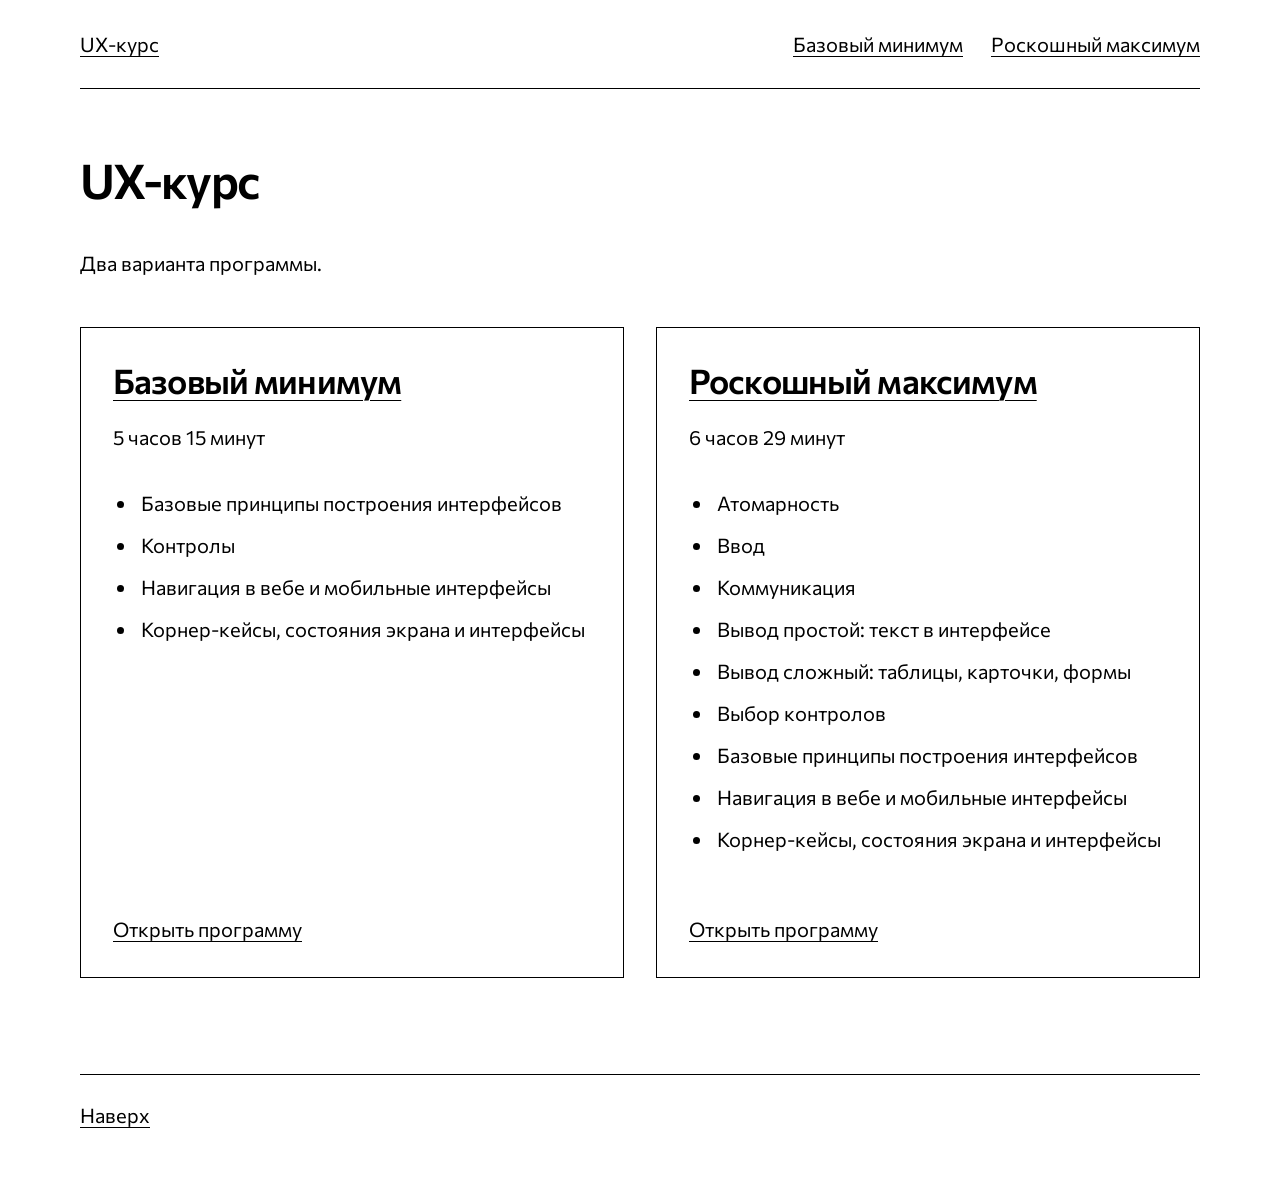
==== index.html @ d8e707a8 "Widen desktop reading column and remove duplicate forms revision note" ====
<!doctype html>
<html lang="ru"><head><meta charset="utf-8"><meta name="viewport" content="width=device-width, initial-scale=1">
<title>Программа · UX-курс</title><meta name="description" content="Программа UX-курса: Базовый минимум и Роскошный максимум. Темы, длительность и материалы лекций.">
<link rel="stylesheet" href="style.css?v=4f5a985d65e9"><meta name="theme-color" content="#ffffff"></head>
<body><a class="skip" href="#main">Перейти к материалу</a>
<header><a href="./">UX-курс</a><nav aria-label="Варианты курса"><a href="just-enough/">Базовый минимум</a><a href="royal-package/">Роскошный максимум</a></nav></header>
<main id="main" class="home"><h1>UX-курс</h1><p>Два варианта программы.</p><div class="course-list"><section class="course-card"><h2><a href="just-enough/">Базовый минимум</a></h2><p>5 часов 15 минут</p><ul><li>Базовые принципы построения интерфейсов</li><li>Контролы</li><li>Навигация в вебе и мобильные интерфейсы</li><li>Корнер-кейсы, состояния экрана и интерфейсы</li></ul><p><a href="just-enough/">Открыть программу</a></p></section><section class="course-card"><h2><a href="royal-package/">Роскошный максимум</a></h2><p>6 часов 29 минут</p><ul><li>Атомарность</li><li>Ввод</li><li>Коммуникация</li><li>Вывод простой: текст в интерфейсе</li><li>Вывод сложный: таблицы, карточки, формы</li><li>Выбор контролов</li><li>Базовые принципы построения интерфейсов</li><li>Навигация в вебе и мобильные интерфейсы</li><li>Корнер-кейсы, состояния экрана и интерфейсы</li></ul><p><a href="royal-package/">Открыть программу</a></p></section></div></main>
<footer><a href="#main">Наверх</a></footer></body></html>
---- style.css ----
@import url('https://fonts.googleapis.com/css2?family=Commissioner:wght@400;600&display=swap');

:root {
  --title: 600 3rem/1.12 'Commissioner', sans-serif;
  --block: 600 2.125rem/1.2 'Commissioner', sans-serif;
  --lecture: 600 1.5625rem/1.32 'Commissioner', sans-serif;
  --body: 400 1.25rem/1.6 'Commissioner', sans-serif;
}
* { box-sizing: border-box; }
html { scroll-padding-top: 32px; }
body { margin: 0; font: var(--body); color: #000; background: #fff; overflow-wrap: anywhere; font-kerning: normal; }
a { color: inherit; text-decoration: underline; text-underline-offset: .18em; text-decoration-thickness: 1px; text-decoration-skip-ink: auto; }
a:hover { text-decoration-thickness: 2px; }
a:focus-visible { outline: 2px solid #000; outline-offset: 5px; }
::selection { color: #fff; background: #000; }
strong, b { font-weight: 600; }
header, main, footer { width: calc(100% - 64px); max-width: 1120px; margin-inline: auto; }
header { display: flex; justify-content: space-between; align-items: baseline; gap: 24px; padding-block: 28px; margin-bottom: 64px; border-bottom: 1px solid #000; }
header nav { display: flex; flex-wrap: wrap; gap: 8px 28px; }
main { max-width: 48em; }
main.home { max-width: 1120px; }
h1, h2, h3, h4 { text-wrap: pretty; }
h1 { font: var(--title); letter-spacing: -.035em; margin: 0 0 40px; }
h2 { font: var(--block); letter-spacing: -.025em; margin: 80px 0 28px; }
h3 { font: var(--lecture); letter-spacing: -.015em; margin: 44px 0 20px; }
h4, h5, h6 { font: var(--body); font-weight: 600; margin: 36px 0 16px; }
p { margin: 20px 0; }
ul, ol { padding-left: 1.2em; margin: 20px 0 28px; }
li { padding-left: .2em; margin: 10px 0; }
li p { margin: 0; }
article > h2 { border-top: 2px solid #000; padding-top: 28px; }
article > h2:first-of-type { border: 0; padding-top: 0; margin-top: 48px; }
p, li { text-wrap: pretty; }
.original { display: table; background: #fff0a8; padding: 0 8px; margin: 16px 0 24px; }
.original strong { font-weight: 400; }
.badges { display: flex; flex-wrap: wrap; gap: 8px; margin: 16px 0 24px; }
.badge { display: inline-block; padding: 0 8px; font: var(--body); color: #000; }
.badge-original { background: #fff0a8; }
.badge-new { background: #d2f1d6; }
.badge-revision { background: #e7d9fa; }
blockquote { margin: 28px 0; padding-left: 24px; border-left: 2px solid #000; }
img { max-width: 100%; height: auto; }
pre { overflow: auto; font: var(--body); }
code { font: inherit; }
hr { border: 0; border-top: 1px solid #000; margin: 64px 0; }
footer { margin-top: 96px; padding-block: 24px 48px; border-top: 1px solid #000; }
.course-list { display: grid; grid-template-columns: 1fr 1fr; gap: 32px; margin-top: 48px; }
.course-card { border: 1px solid #000; padding: 32px; display: flex; flex-direction: column; }
.course-card h2 { font: var(--block); margin: 0 0 20px; }
.course-card > p { margin: 0 0 24px; }
.course-card ul { margin-top: 0; }
.course-card > p:last-child { margin-top: auto; margin-bottom: 0; padding-top: 20px; }
.skip { position: absolute; top: -100px; background: #fff; padding: 8px; }
.skip:focus { top: 8px; }
@media(max-width: 700px) {
  :root { --body: 400 1.25rem/1.55 'Commissioner', sans-serif; }
  header, main, footer { width: calc(100% - 40px); }
  header { display: block; margin-bottom: 44px; padding-block: 20px; }
  header nav { margin-top: 16px; gap: 8px 20px; }
  h1 { margin-bottom: 32px; }
  .course-list { grid-template-columns: 1fr; gap: 24px; margin-top: 32px; }
  .course-card { padding: 24px; }
}
@media print {
  header, footer, .skip { display: none; }
  main { width: 100%; max-width: none; }
  h1, h2, h3, h4 { break-after: avoid; }
  .course-list { display: block; }
}
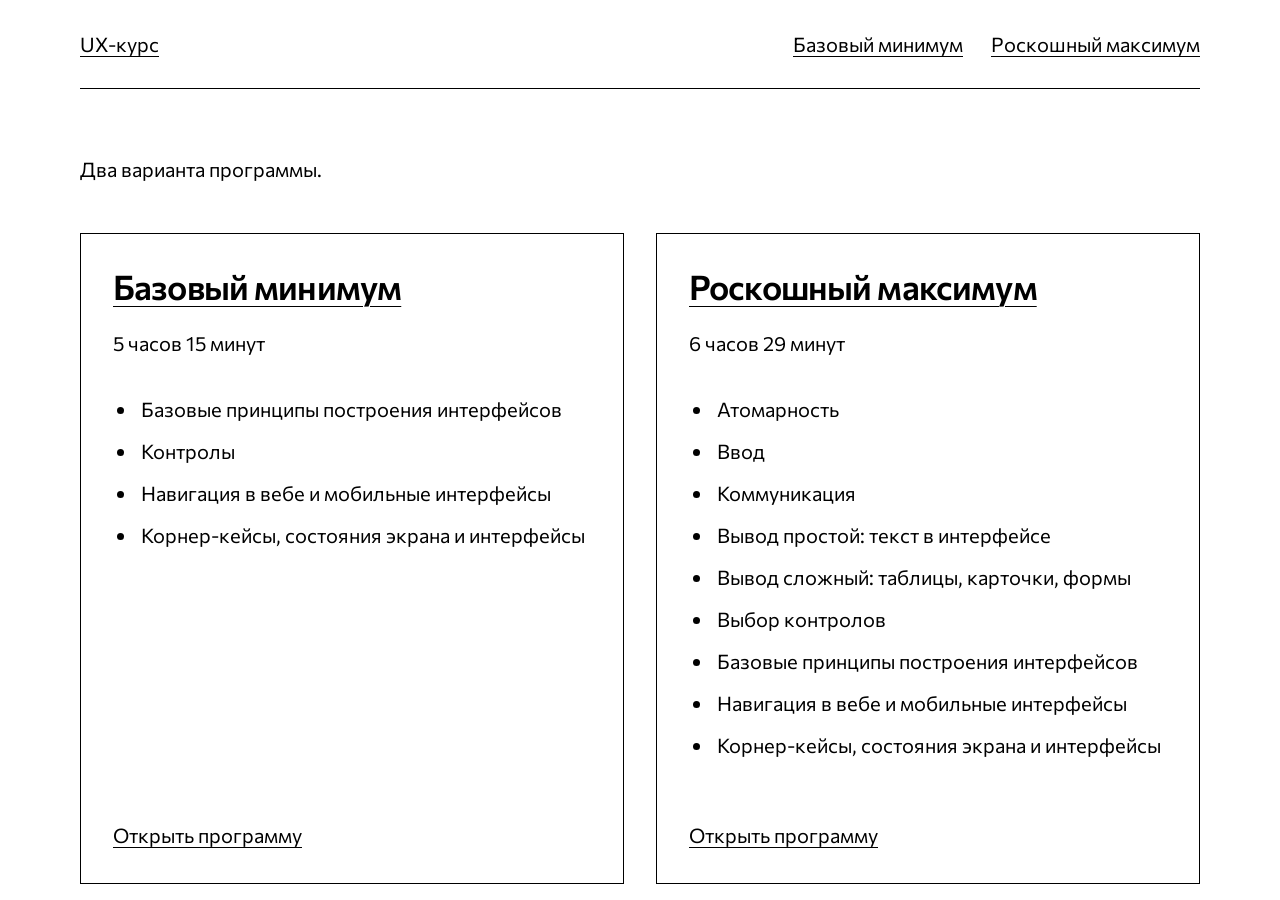
==== commit 8592aa5d: "Remove back-to-top links and home page heading" ====
--- a/index.html
+++ b/index.html
@@ -4,5 +4,5 @@
 <link rel="stylesheet" href="style.css?v=4f5a985d65e9"><meta name="theme-color" content="#ffffff"></head>
 <body><a class="skip" href="#main">Перейти к материалу</a>
 <header><a href="./">UX-курс</a><nav aria-label="Варианты курса"><a href="just-enough/">Базовый минимум</a><a href="royal-package/">Роскошный максимум</a></nav></header>
-<main id="main" class="home"><h1>UX-курс</h1><p>Два варианта программы.</p><div class="course-list"><section class="course-card"><h2><a href="just-enough/">Базовый минимум</a></h2><p>5 часов 15 минут</p><ul><li>Базовые принципы построения интерфейсов</li><li>Контролы</li><li>Навигация в вебе и мобильные интерфейсы</li><li>Корнер-кейсы, состояния экрана и интерфейсы</li></ul><p><a href="just-enough/">Открыть программу</a></p></section><section class="course-card"><h2><a href="royal-package/">Роскошный максимум</a></h2><p>6 часов 29 минут</p><ul><li>Атомарность</li><li>Ввод</li><li>Коммуникация</li><li>Вывод простой: текст в интерфейсе</li><li>Вывод сложный: таблицы, карточки, формы</li><li>Выбор контролов</li><li>Базовые принципы построения интерфейсов</li><li>Навигация в вебе и мобильные интерфейсы</li><li>Корнер-кейсы, состояния экрана и интерфейсы</li></ul><p><a href="royal-package/">Открыть программу</a></p></section></div></main>
-<footer><a href="#main">Наверх</a></footer></body></html>+<main id="main" class="home"><p>Два варианта программы.</p><div class="course-list"><section class="course-card"><h2><a href="just-enough/">Базовый минимум</a></h2><p>5 часов 15 минут</p><ul><li>Базовые принципы построения интерфейсов</li><li>Контролы</li><li>Навигация в вебе и мобильные интерфейсы</li><li>Корнер-кейсы, состояния экрана и интерфейсы</li></ul><p><a href="just-enough/">Открыть программу</a></p></section><section class="course-card"><h2><a href="royal-package/">Роскошный максимум</a></h2><p>6 часов 29 минут</p><ul><li>Атомарность</li><li>Ввод</li><li>Коммуникация</li><li>Вывод простой: текст в интерфейсе</li><li>Вывод сложный: таблицы, карточки, формы</li><li>Выбор контролов</li><li>Базовые принципы построения интерфейсов</li><li>Навигация в вебе и мобильные интерфейсы</li><li>Корнер-кейсы, состояния экрана и интерфейсы</li></ul><p><a href="royal-package/">Открыть программу</a></p></section></div></main>
+</body></html>
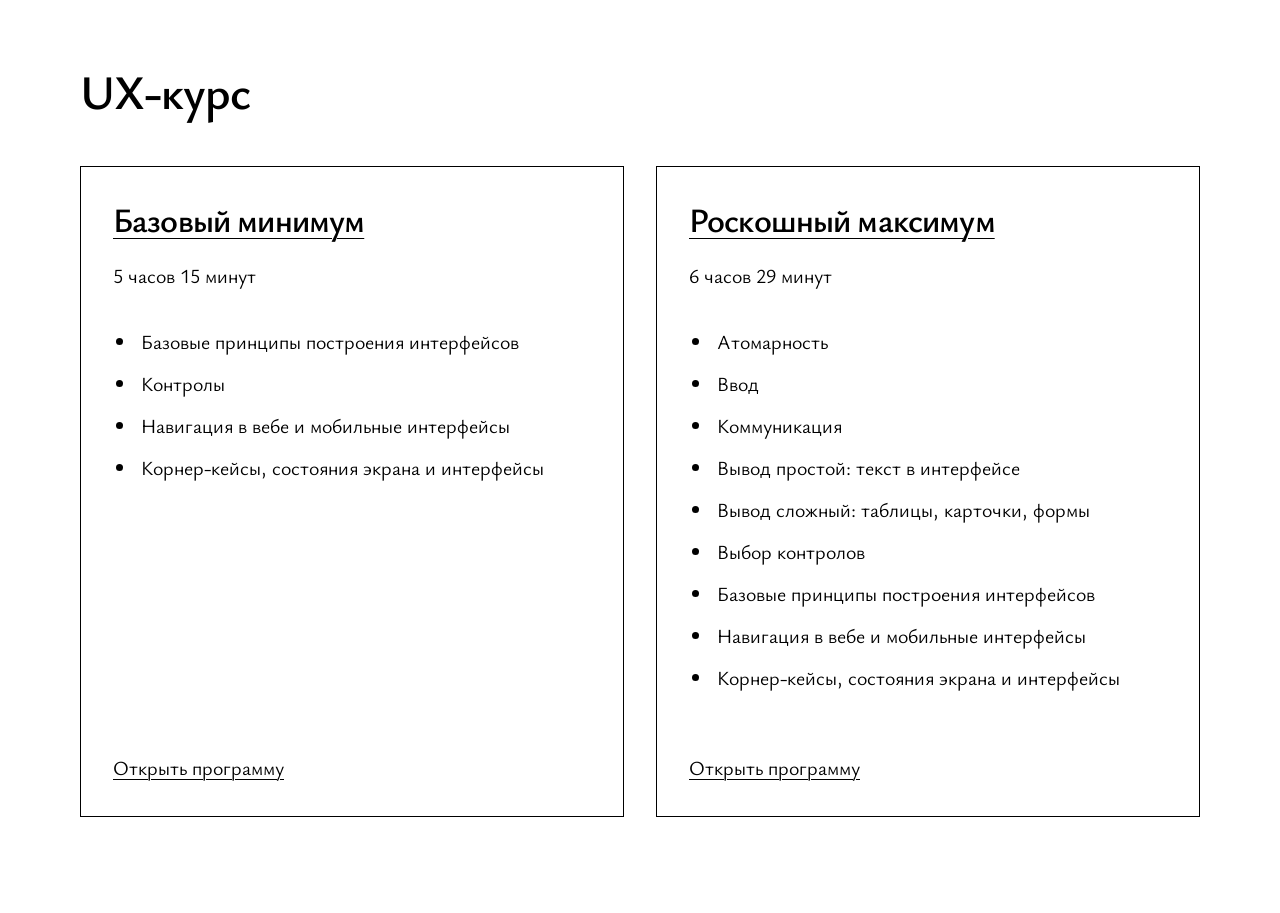
==== commit b5bcb093: "Remove home header, restore title and bottom spacing, use Ysabeau Office" ====
--- a/index.html
+++ b/index.html
@@ -1,8 +1,8 @@
 <!doctype html>
 <html lang="ru"><head><meta charset="utf-8"><meta name="viewport" content="width=device-width, initial-scale=1">
 <title>Программа · UX-курс</title><meta name="description" content="Программа UX-курса: Базовый минимум и Роскошный максимум. Темы, длительность и материалы лекций.">
-<link rel="stylesheet" href="style.css?v=4f5a985d65e9"><meta name="theme-color" content="#ffffff"></head>
+<link rel="stylesheet" href="style.css?v=9b7f2c0cea89"><meta name="theme-color" content="#ffffff"></head>
 <body><a class="skip" href="#main">Перейти к материалу</a>
-<header><a href="./">UX-курс</a><nav aria-label="Варианты курса"><a href="just-enough/">Базовый минимум</a><a href="royal-package/">Роскошный максимум</a></nav></header>
-<main id="main" class="home"><p>Два варианта программы.</p><div class="course-list"><section class="course-card"><h2><a href="just-enough/">Базовый минимум</a></h2><p>5 часов 15 минут</p><ul><li>Базовые принципы построения интерфейсов</li><li>Контролы</li><li>Навигация в вебе и мобильные интерфейсы</li><li>Корнер-кейсы, состояния экрана и интерфейсы</li></ul><p><a href="just-enough/">Открыть программу</a></p></section><section class="course-card"><h2><a href="royal-package/">Роскошный максимум</a></h2><p>6 часов 29 минут</p><ul><li>Атомарность</li><li>Ввод</li><li>Коммуникация</li><li>Вывод простой: текст в интерфейсе</li><li>Вывод сложный: таблицы, карточки, формы</li><li>Выбор контролов</li><li>Базовые принципы построения интерфейсов</li><li>Навигация в вебе и мобильные интерфейсы</li><li>Корнер-кейсы, состояния экрана и интерфейсы</li></ul><p><a href="royal-package/">Открыть программу</a></p></section></div></main>
+
+<main id="main" class="home"><h1>UX-курс</h1><div class="course-list"><section class="course-card"><h2><a href="just-enough/">Базовый минимум</a></h2><p>5 часов 15 минут</p><ul><li>Базовые принципы построения интерфейсов</li><li>Контролы</li><li>Навигация в вебе и мобильные интерфейсы</li><li>Корнер-кейсы, состояния экрана и интерфейсы</li></ul><p><a href="just-enough/">Открыть программу</a></p></section><section class="course-card"><h2><a href="royal-package/">Роскошный максимум</a></h2><p>6 часов 29 минут</p><ul><li>Атомарность</li><li>Ввод</li><li>Коммуникация</li><li>Вывод простой: текст в интерфейсе</li><li>Вывод сложный: таблицы, карточки, формы</li><li>Выбор контролов</li><li>Базовые принципы построения интерфейсов</li><li>Навигация в вебе и мобильные интерфейсы</li><li>Корнер-кейсы, состояния экрана и интерфейсы</li></ul><p><a href="royal-package/">Открыть программу</a></p></section></div></main>
 </body></html>
--- a/style.css
+++ b/style.css
@@ -1,14 +1,14 @@
-@import url('https://fonts.googleapis.com/css2?family=Commissioner:wght@400;600&display=swap');
+@import url('https://fonts.googleapis.com/css2?family=Ysabeau+Office:wght@400;600&display=swap');
 
 :root {
-  --title: 600 3rem/1.12 'Commissioner', sans-serif;
-  --block: 600 2.125rem/1.2 'Commissioner', sans-serif;
-  --lecture: 600 1.5625rem/1.32 'Commissioner', sans-serif;
-  --body: 400 1.25rem/1.6 'Commissioner', sans-serif;
+  --title: 600 3rem/1.12 'Ysabeau Office', sans-serif;
+  --block: 600 2.125rem/1.2 'Ysabeau Office', sans-serif;
+  --lecture: 600 1.5625rem/1.32 'Ysabeau Office', sans-serif;
+  --body: 400 1.25rem/1.6 'Ysabeau Office', sans-serif;
 }
 * { box-sizing: border-box; }
 html { scroll-padding-top: 32px; }
-body { margin: 0; font: var(--body); color: #000; background: #fff; overflow-wrap: anywhere; font-kerning: normal; }
+body { margin: 0; padding-bottom: 96px; font: var(--body); color: #000; background: #fff; overflow-wrap: anywhere; font-kerning: normal; }
 a { color: inherit; text-decoration: underline; text-underline-offset: .18em; text-decoration-thickness: 1px; text-decoration-skip-ink: auto; }
 a:hover { text-decoration-thickness: 2px; }
 a:focus-visible { outline: 2px solid #000; outline-offset: 5px; }
@@ -18,9 +18,9 @@
 header { display: flex; justify-content: space-between; align-items: baseline; gap: 24px; padding-block: 28px; margin-bottom: 64px; border-bottom: 1px solid #000; }
 header nav { display: flex; flex-wrap: wrap; gap: 8px 28px; }
 main { max-width: 48em; }
-main.home { max-width: 1120px; }
+main.home { max-width: 1120px; padding-top: 64px; }
 h1, h2, h3, h4 { text-wrap: pretty; }
-h1 { font: var(--title); letter-spacing: -.035em; margin: 0 0 40px; }
+h1 { font: var(--title); letter-spacing: -.02em; margin: 0 0 40px; }
 h2 { font: var(--block); letter-spacing: -.025em; margin: 80px 0 28px; }
 h3 { font: var(--lecture); letter-spacing: -.015em; margin: 44px 0 20px; }
 h4, h5, h6 { font: var(--body); font-weight: 600; margin: 36px 0 16px; }
@@ -53,7 +53,9 @@
 .skip { position: absolute; top: -100px; background: #fff; padding: 8px; }
 .skip:focus { top: 8px; }
 @media(max-width: 700px) {
-  :root { --body: 400 1.25rem/1.55 'Commissioner', sans-serif; }
+  body { padding-bottom: 64px; }
+  main.home { padding-top: 36px; }
+  :root { --body: 400 1.25rem/1.55 'Ysabeau Office', sans-serif; }
   header, main, footer { width: calc(100% - 40px); }
   header { display: block; margin-bottom: 44px; padding-block: 20px; }
   header nav { margin-top: 16px; gap: 8px 20px; }
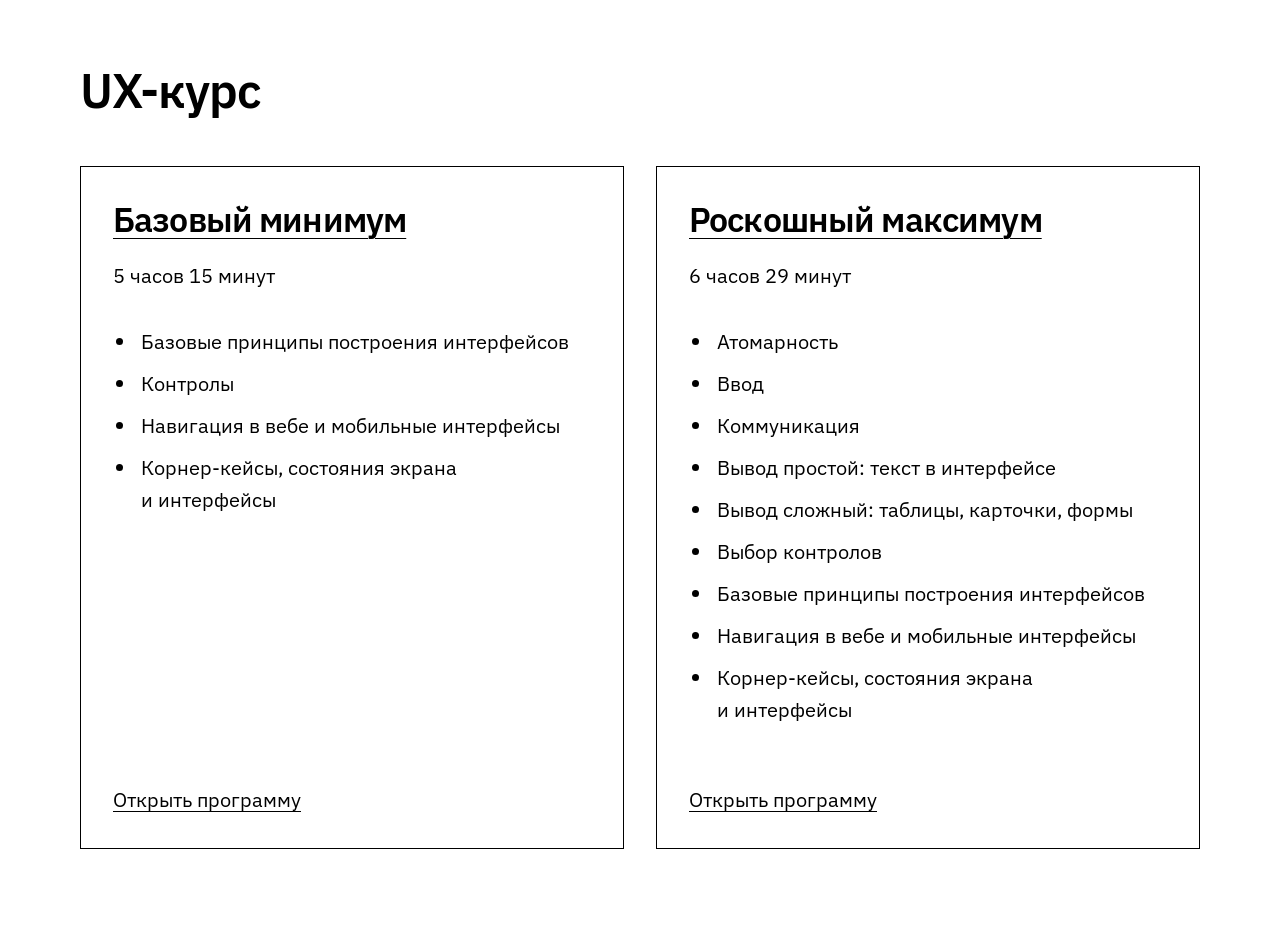
==== commit d199865a: "Use IBM Plex Sans for clearer long-form reading" ====
--- a/index.html
+++ b/index.html
@@ -1,7 +1,7 @@
 <!doctype html>
 <html lang="ru"><head><meta charset="utf-8"><meta name="viewport" content="width=device-width, initial-scale=1">
 <title>Программа · UX-курс</title><meta name="description" content="Программа UX-курса: Базовый минимум и Роскошный максимум. Темы, длительность и материалы лекций.">
-<link rel="stylesheet" href="style.css?v=9b7f2c0cea89"><meta name="theme-color" content="#ffffff"></head>
+<link rel="stylesheet" href="style.css?v=1476566e1108"><meta name="theme-color" content="#ffffff"></head>
 <body><a class="skip" href="#main">Перейти к материалу</a>
 
 <main id="main" class="home"><h1>UX-курс</h1><div class="course-list"><section class="course-card"><h2><a href="just-enough/">Базовый минимум</a></h2><p>5 часов 15 минут</p><ul><li>Базовые принципы построения интерфейсов</li><li>Контролы</li><li>Навигация в вебе и мобильные интерфейсы</li><li>Корнер-кейсы, состояния экрана и интерфейсы</li></ul><p><a href="just-enough/">Открыть программу</a></p></section><section class="course-card"><h2><a href="royal-package/">Роскошный максимум</a></h2><p>6 часов 29 минут</p><ul><li>Атомарность</li><li>Ввод</li><li>Коммуникация</li><li>Вывод простой: текст в интерфейсе</li><li>Вывод сложный: таблицы, карточки, формы</li><li>Выбор контролов</li><li>Базовые принципы построения интерфейсов</li><li>Навигация в вебе и мобильные интерфейсы</li><li>Корнер-кейсы, состояния экрана и интерфейсы</li></ul><p><a href="royal-package/">Открыть программу</a></p></section></div></main>
--- a/style.css
+++ b/style.css
@@ -1,10 +1,10 @@
-@import url('https://fonts.googleapis.com/css2?family=Ysabeau+Office:wght@400;600&display=swap');
+@import url('https://fonts.googleapis.com/css2?family=IBM+Plex+Sans:wght@400;600&display=swap');
 
 :root {
-  --title: 600 3rem/1.12 'Ysabeau Office', sans-serif;
-  --block: 600 2.125rem/1.2 'Ysabeau Office', sans-serif;
-  --lecture: 600 1.5625rem/1.32 'Ysabeau Office', sans-serif;
-  --body: 400 1.25rem/1.6 'Ysabeau Office', sans-serif;
+  --title: 600 3rem/1.12 'IBM Plex Sans', sans-serif;
+  --block: 600 2.125rem/1.2 'IBM Plex Sans', sans-serif;
+  --lecture: 600 1.5625rem/1.32 'IBM Plex Sans', sans-serif;
+  --body: 400 1.25rem/1.6 'IBM Plex Sans', sans-serif;
 }
 * { box-sizing: border-box; }
 html { scroll-padding-top: 32px; }
@@ -55,7 +55,7 @@
 @media(max-width: 700px) {
   body { padding-bottom: 64px; }
   main.home { padding-top: 36px; }
-  :root { --body: 400 1.25rem/1.55 'Ysabeau Office', sans-serif; }
+  :root { --body: 400 1.25rem/1.55 'IBM Plex Sans', sans-serif; }
   header, main, footer { width: calc(100% - 40px); }
   header { display: block; margin-bottom: 44px; padding-block: 20px; }
   header nav { margin-top: 16px; gap: 8px 20px; }
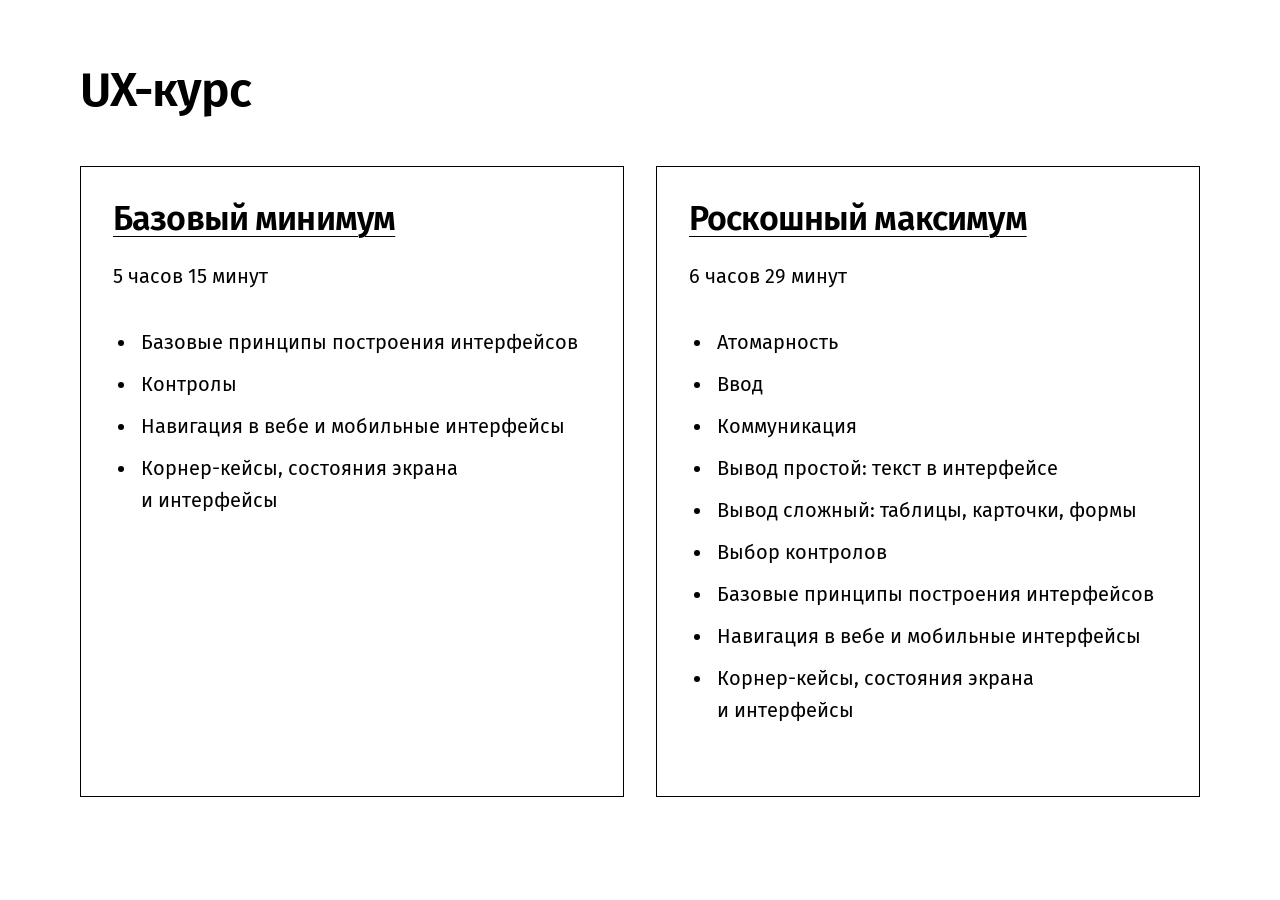
==== commit 0ed15a44: "Switch to Fira Sans and remove redundant open-program links" ====
--- a/index.html
+++ b/index.html
@@ -1,8 +1,8 @@
 <!doctype html>
 <html lang="ru"><head><meta charset="utf-8"><meta name="viewport" content="width=device-width, initial-scale=1">
 <title>Программа · UX-курс</title><meta name="description" content="Программа UX-курса: Базовый минимум и Роскошный максимум. Темы, длительность и материалы лекций.">
-<link rel="stylesheet" href="style.css?v=1476566e1108"><meta name="theme-color" content="#ffffff"></head>
+<link rel="stylesheet" href="style.css?v=35ab3586e838"><meta name="theme-color" content="#ffffff"></head>
 <body><a class="skip" href="#main">Перейти к материалу</a>
 
-<main id="main" class="home"><h1>UX-курс</h1><div class="course-list"><section class="course-card"><h2><a href="just-enough/">Базовый минимум</a></h2><p>5 часов 15 минут</p><ul><li>Базовые принципы построения интерфейсов</li><li>Контролы</li><li>Навигация в вебе и мобильные интерфейсы</li><li>Корнер-кейсы, состояния экрана и интерфейсы</li></ul><p><a href="just-enough/">Открыть программу</a></p></section><section class="course-card"><h2><a href="royal-package/">Роскошный максимум</a></h2><p>6 часов 29 минут</p><ul><li>Атомарность</li><li>Ввод</li><li>Коммуникация</li><li>Вывод простой: текст в интерфейсе</li><li>Вывод сложный: таблицы, карточки, формы</li><li>Выбор контролов</li><li>Базовые принципы построения интерфейсов</li><li>Навигация в вебе и мобильные интерфейсы</li><li>Корнер-кейсы, состояния экрана и интерфейсы</li></ul><p><a href="royal-package/">Открыть программу</a></p></section></div></main>
+<main id="main" class="home"><h1>UX-курс</h1><div class="course-list"><section class="course-card"><h2><a href="just-enough/">Базовый минимум</a></h2><p>5 часов 15 минут</p><ul><li>Базовые принципы построения интерфейсов</li><li>Контролы</li><li>Навигация в вебе и мобильные интерфейсы</li><li>Корнер-кейсы, состояния экрана и интерфейсы</li></ul></section><section class="course-card"><h2><a href="royal-package/">Роскошный максимум</a></h2><p>6 часов 29 минут</p><ul><li>Атомарность</li><li>Ввод</li><li>Коммуникация</li><li>Вывод простой: текст в интерфейсе</li><li>Вывод сложный: таблицы, карточки, формы</li><li>Выбор контролов</li><li>Базовые принципы построения интерфейсов</li><li>Навигация в вебе и мобильные интерфейсы</li><li>Корнер-кейсы, состояния экрана и интерфейсы</li></ul></section></div></main>
 </body></html>
--- a/style.css
+++ b/style.css
@@ -1,10 +1,10 @@
-@import url('https://fonts.googleapis.com/css2?family=IBM+Plex+Sans:wght@400;600&display=swap');
+@import url('https://fonts.googleapis.com/css2?family=Fira+Sans:wght@400;600&display=swap');
 
 :root {
-  --title: 600 3rem/1.12 'IBM Plex Sans', sans-serif;
-  --block: 600 2.125rem/1.2 'IBM Plex Sans', sans-serif;
-  --lecture: 600 1.5625rem/1.32 'IBM Plex Sans', sans-serif;
-  --body: 400 1.25rem/1.6 'IBM Plex Sans', sans-serif;
+  --title: 600 3rem/1.12 'Fira Sans', sans-serif;
+  --block: 600 2.125rem/1.2 'Fira Sans', sans-serif;
+  --lecture: 600 1.5625rem/1.32 'Fira Sans', sans-serif;
+  --body: 400 1.25rem/1.6 'Fira Sans', sans-serif;
 }
 * { box-sizing: border-box; }
 html { scroll-padding-top: 32px; }
@@ -49,13 +49,12 @@
 .course-card h2 { font: var(--block); margin: 0 0 20px; }
 .course-card > p { margin: 0 0 24px; }
 .course-card ul { margin-top: 0; }
-.course-card > p:last-child { margin-top: auto; margin-bottom: 0; padding-top: 20px; }
 .skip { position: absolute; top: -100px; background: #fff; padding: 8px; }
 .skip:focus { top: 8px; }
 @media(max-width: 700px) {
   body { padding-bottom: 64px; }
   main.home { padding-top: 36px; }
-  :root { --body: 400 1.25rem/1.55 'IBM Plex Sans', sans-serif; }
+  :root { --body: 400 1.25rem/1.55 'Fira Sans', sans-serif; }
   header, main, footer { width: calc(100% - 40px); }
   header { display: block; margin-bottom: 44px; padding-block: 20px; }
   header nav { margin-top: 16px; gap: 8px 20px; }
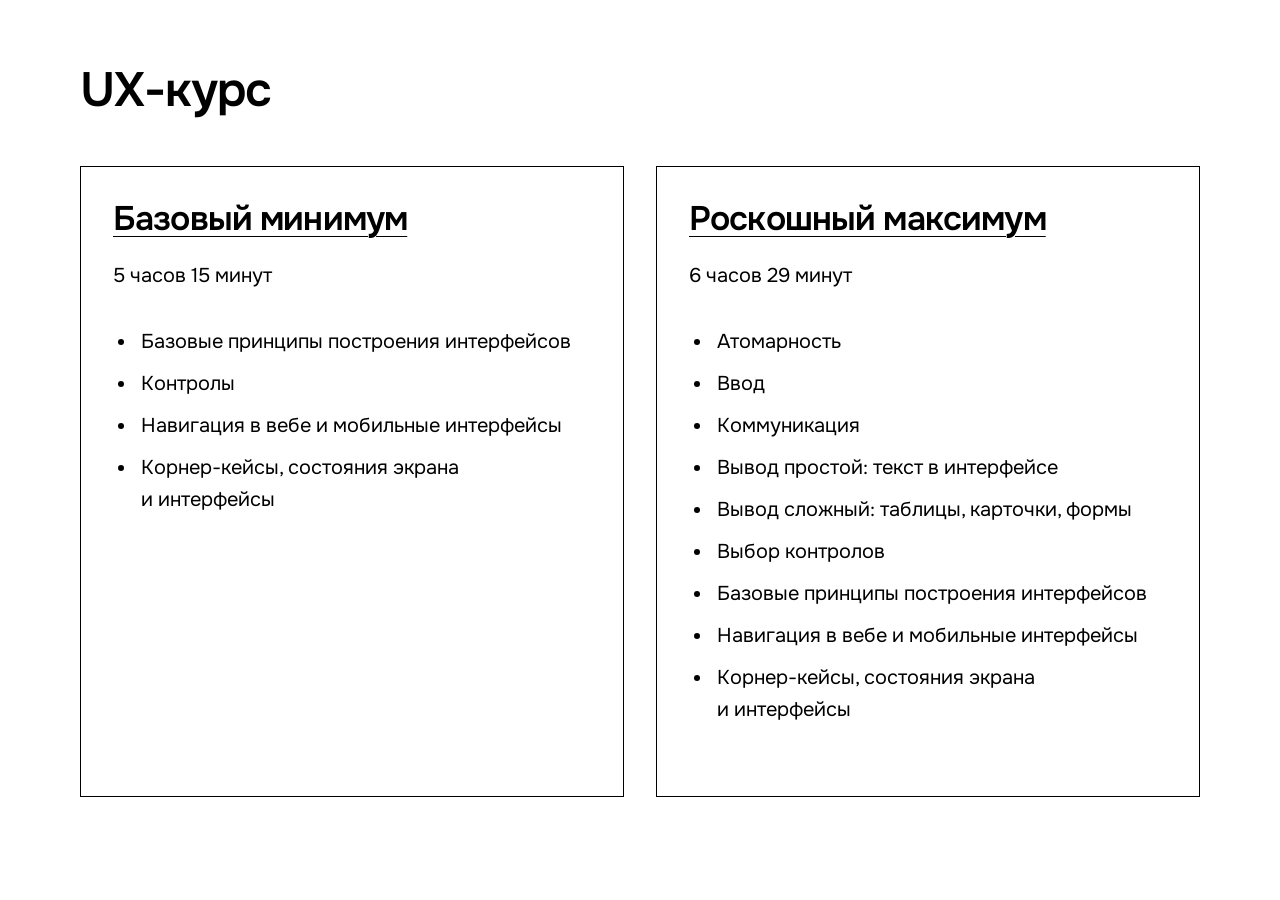
==== commit fc60b749: "Use Onest and show original status only once per lecture" ====
--- a/index.html
+++ b/index.html
@@ -1,7 +1,7 @@
 <!doctype html>
 <html lang="ru"><head><meta charset="utf-8"><meta name="viewport" content="width=device-width, initial-scale=1">
 <title>Программа · UX-курс</title><meta name="description" content="Программа UX-курса: Базовый минимум и Роскошный максимум. Темы, длительность и материалы лекций.">
-<link rel="stylesheet" href="style.css?v=35ab3586e838"><meta name="theme-color" content="#ffffff"></head>
+<link rel="stylesheet" href="style.css?v=af1a36fa6a34"><meta name="theme-color" content="#ffffff"></head>
 <body><a class="skip" href="#main">Перейти к материалу</a>
 
 <main id="main" class="home"><h1>UX-курс</h1><div class="course-list"><section class="course-card"><h2><a href="just-enough/">Базовый минимум</a></h2><p>5 часов 15 минут</p><ul><li>Базовые принципы построения интерфейсов</li><li>Контролы</li><li>Навигация в вебе и мобильные интерфейсы</li><li>Корнер-кейсы, состояния экрана и интерфейсы</li></ul></section><section class="course-card"><h2><a href="royal-package/">Роскошный максимум</a></h2><p>6 часов 29 минут</p><ul><li>Атомарность</li><li>Ввод</li><li>Коммуникация</li><li>Вывод простой: текст в интерфейсе</li><li>Вывод сложный: таблицы, карточки, формы</li><li>Выбор контролов</li><li>Базовые принципы построения интерфейсов</li><li>Навигация в вебе и мобильные интерфейсы</li><li>Корнер-кейсы, состояния экрана и интерфейсы</li></ul></section></div></main>
--- a/style.css
+++ b/style.css
@@ -1,10 +1,10 @@
-@import url('https://fonts.googleapis.com/css2?family=Fira+Sans:wght@400;600&display=swap');
+@import url('https://fonts.googleapis.com/css2?family=Onest:wght@400;600&display=swap');
 
 :root {
-  --title: 600 3rem/1.12 'Fira Sans', sans-serif;
-  --block: 600 2.125rem/1.2 'Fira Sans', sans-serif;
-  --lecture: 600 1.5625rem/1.32 'Fira Sans', sans-serif;
-  --body: 400 1.25rem/1.6 'Fira Sans', sans-serif;
+  --title: 600 3rem/1.12 'Onest', sans-serif;
+  --block: 600 2.125rem/1.2 'Onest', sans-serif;
+  --lecture: 600 1.5625rem/1.32 'Onest', sans-serif;
+  --body: 400 1.25rem/1.6 'Onest', sans-serif;
 }
 * { box-sizing: border-box; }
 html { scroll-padding-top: 32px; }
@@ -54,7 +54,7 @@
 @media(max-width: 700px) {
   body { padding-bottom: 64px; }
   main.home { padding-top: 36px; }
-  :root { --body: 400 1.25rem/1.55 'Fira Sans', sans-serif; }
+  :root { --body: 400 1.25rem/1.55 'Onest', sans-serif; }
   header, main, footer { width: calc(100% - 40px); }
   header { display: block; margin-bottom: 44px; padding-block: 20px; }
   header nav { margin-top: 16px; gap: 8px 20px; }
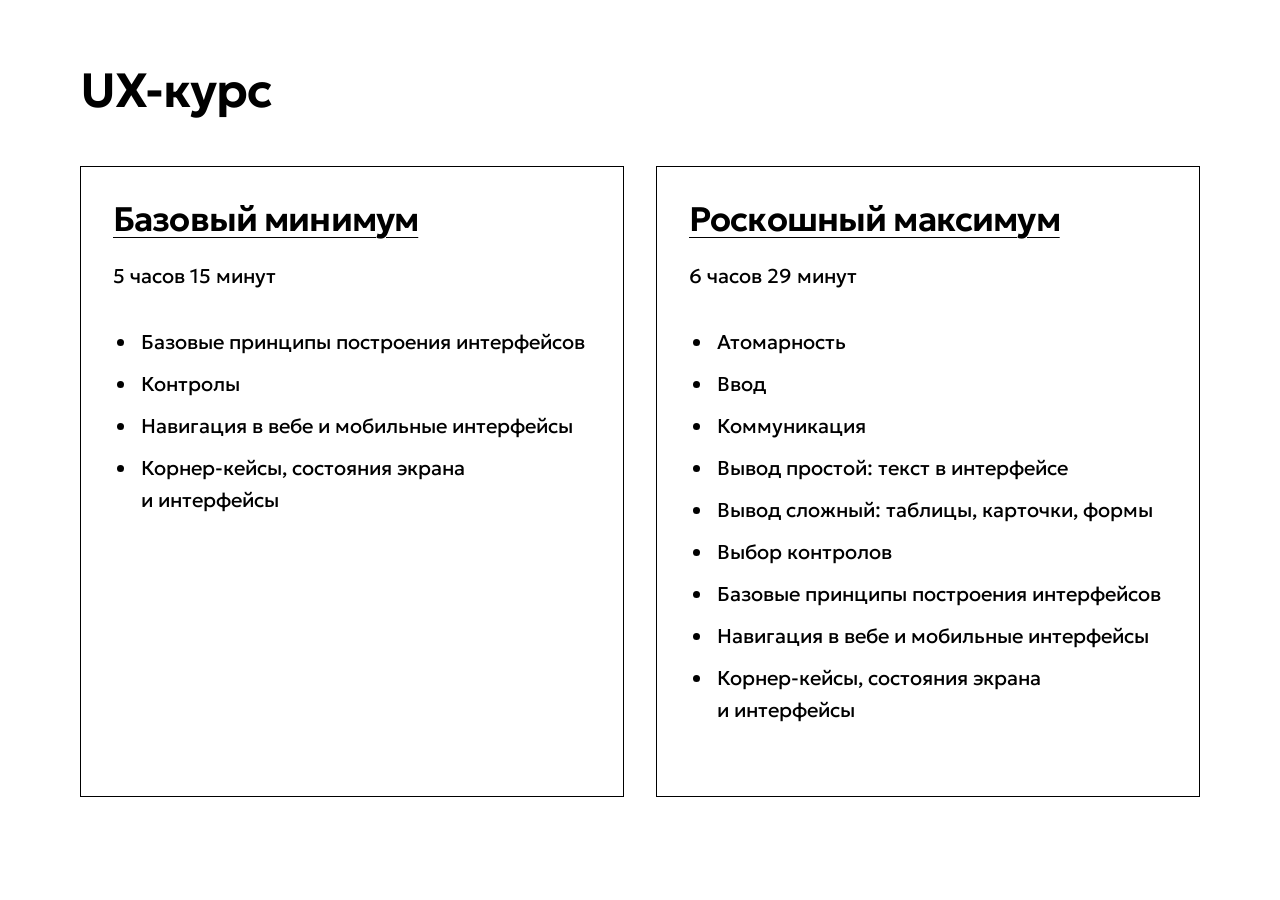
==== commit efd12d3b: "Switch course typography to Geologica" ====
--- a/index.html
+++ b/index.html
@@ -1,7 +1,7 @@
 <!doctype html>
 <html lang="ru"><head><meta charset="utf-8"><meta name="viewport" content="width=device-width, initial-scale=1">
 <title>Программа · UX-курс</title><meta name="description" content="Программа UX-курса: Базовый минимум и Роскошный максимум. Темы, длительность и материалы лекций.">
-<link rel="stylesheet" href="style.css?v=af1a36fa6a34"><meta name="theme-color" content="#ffffff"></head>
+<link rel="stylesheet" href="style.css?v=754b0cda23a6"><meta name="theme-color" content="#ffffff"></head>
 <body><a class="skip" href="#main">Перейти к материалу</a>
 
 <main id="main" class="home"><h1>UX-курс</h1><div class="course-list"><section class="course-card"><h2><a href="just-enough/">Базовый минимум</a></h2><p>5 часов 15 минут</p><ul><li>Базовые принципы построения интерфейсов</li><li>Контролы</li><li>Навигация в вебе и мобильные интерфейсы</li><li>Корнер-кейсы, состояния экрана и интерфейсы</li></ul></section><section class="course-card"><h2><a href="royal-package/">Роскошный максимум</a></h2><p>6 часов 29 минут</p><ul><li>Атомарность</li><li>Ввод</li><li>Коммуникация</li><li>Вывод простой: текст в интерфейсе</li><li>Вывод сложный: таблицы, карточки, формы</li><li>Выбор контролов</li><li>Базовые принципы построения интерфейсов</li><li>Навигация в вебе и мобильные интерфейсы</li><li>Корнер-кейсы, состояния экрана и интерфейсы</li></ul></section></div></main>
--- a/style.css
+++ b/style.css
@@ -1,10 +1,10 @@
-@import url('https://fonts.googleapis.com/css2?family=Onest:wght@400;600&display=swap');
+@import url('https://fonts.googleapis.com/css2?family=Geologica:wght@400;600&display=swap');
 
 :root {
-  --title: 600 3rem/1.12 'Onest', sans-serif;
-  --block: 600 2.125rem/1.2 'Onest', sans-serif;
-  --lecture: 600 1.5625rem/1.32 'Onest', sans-serif;
-  --body: 400 1.25rem/1.6 'Onest', sans-serif;
+  --title: 600 3rem/1.12 'Geologica', sans-serif;
+  --block: 600 2.125rem/1.2 'Geologica', sans-serif;
+  --lecture: 600 1.5625rem/1.32 'Geologica', sans-serif;
+  --body: 400 1.25rem/1.6 'Geologica', sans-serif;
 }
 * { box-sizing: border-box; }
 html { scroll-padding-top: 32px; }
@@ -54,7 +54,7 @@
 @media(max-width: 700px) {
   body { padding-bottom: 64px; }
   main.home { padding-top: 36px; }
-  :root { --body: 400 1.25rem/1.55 'Onest', sans-serif; }
+  :root { --body: 400 1.25rem/1.55 'Geologica', sans-serif; }
   header, main, footer { width: calc(100% - 40px); }
   header { display: block; margin-bottom: 44px; padding-block: 20px; }
   header nav { margin-top: 16px; gap: 8px 20px; }
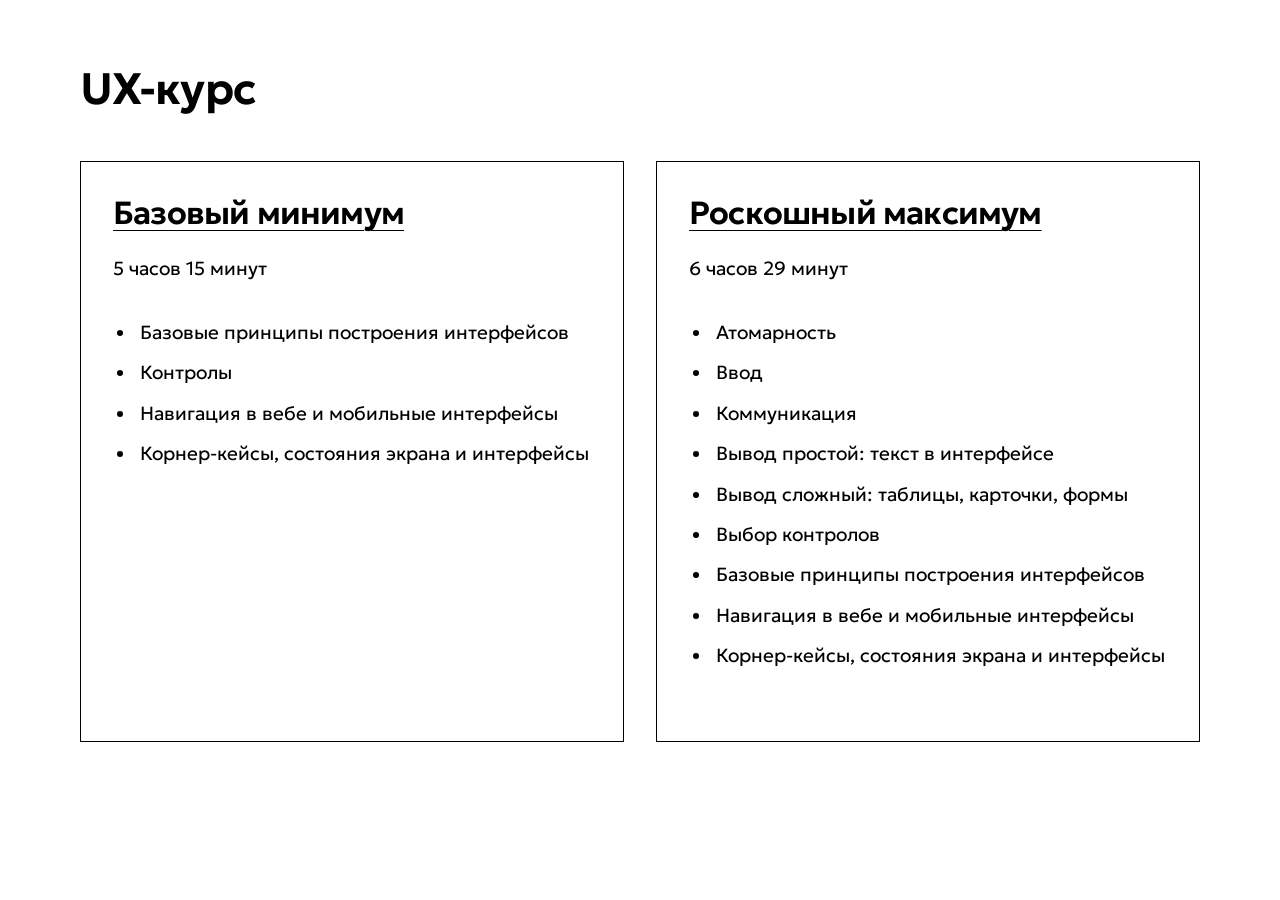
==== commit b315f385: "Slightly reduce type scale and lighten reading text to weight 350" ====
--- a/index.html
+++ b/index.html
@@ -1,7 +1,7 @@
 <!doctype html>
 <html lang="ru"><head><meta charset="utf-8"><meta name="viewport" content="width=device-width, initial-scale=1">
 <title>Программа · UX-курс</title><meta name="description" content="Программа UX-курса: Базовый минимум и Роскошный максимум. Темы, длительность и материалы лекций.">
-<link rel="stylesheet" href="style.css?v=754b0cda23a6"><meta name="theme-color" content="#ffffff"></head>
+<link rel="stylesheet" href="style.css?v=8dd2e62f5b3a"><meta name="theme-color" content="#ffffff"></head>
 <body><a class="skip" href="#main">Перейти к материалу</a>
 
 <main id="main" class="home"><h1>UX-курс</h1><div class="course-list"><section class="course-card"><h2><a href="just-enough/">Базовый минимум</a></h2><p>5 часов 15 минут</p><ul><li>Базовые принципы построения интерфейсов</li><li>Контролы</li><li>Навигация в вебе и мобильные интерфейсы</li><li>Корнер-кейсы, состояния экрана и интерфейсы</li></ul></section><section class="course-card"><h2><a href="royal-package/">Роскошный максимум</a></h2><p>6 часов 29 минут</p><ul><li>Атомарность</li><li>Ввод</li><li>Коммуникация</li><li>Вывод простой: текст в интерфейсе</li><li>Вывод сложный: таблицы, карточки, формы</li><li>Выбор контролов</li><li>Базовые принципы построения интерфейсов</li><li>Навигация в вебе и мобильные интерфейсы</li><li>Корнер-кейсы, состояния экрана и интерфейсы</li></ul></section></div></main>
--- a/style.css
+++ b/style.css
@@ -1,10 +1,10 @@
-@import url('https://fonts.googleapis.com/css2?family=Geologica:wght@400;600&display=swap');
+@import url('https://fonts.googleapis.com/css2?family=Geologica:wght@350;400;600&display=swap');
 
 :root {
-  --title: 600 3rem/1.12 'Geologica', sans-serif;
-  --block: 600 2.125rem/1.2 'Geologica', sans-serif;
-  --lecture: 600 1.5625rem/1.32 'Geologica', sans-serif;
-  --body: 400 1.25rem/1.6 'Geologica', sans-serif;
+  --title: 600 2.75rem/1.12 'Geologica', sans-serif;
+  --block: 600 2rem/1.2 'Geologica', sans-serif;
+  --lecture: 600 1.5rem/1.32 'Geologica', sans-serif;
+  --body: 350 1.1875rem/1.6 'Geologica', sans-serif;
 }
 * { box-sizing: border-box; }
 html { scroll-padding-top: 32px; }
@@ -17,7 +17,7 @@
 header, main, footer { width: calc(100% - 64px); max-width: 1120px; margin-inline: auto; }
 header { display: flex; justify-content: space-between; align-items: baseline; gap: 24px; padding-block: 28px; margin-bottom: 64px; border-bottom: 1px solid #000; }
 header nav { display: flex; flex-wrap: wrap; gap: 8px 28px; }
-main { max-width: 48em; }
+main { max-width: 60rem; }
 main.home { max-width: 1120px; padding-top: 64px; }
 h1, h2, h3, h4 { text-wrap: pretty; }
 h1 { font: var(--title); letter-spacing: -.02em; margin: 0 0 40px; }
@@ -54,7 +54,7 @@
 @media(max-width: 700px) {
   body { padding-bottom: 64px; }
   main.home { padding-top: 36px; }
-  :root { --body: 400 1.25rem/1.55 'Geologica', sans-serif; }
+  :root { --body: 350 1.1875rem/1.55 'Geologica', sans-serif; }
   header, main, footer { width: calc(100% - 40px); }
   header { display: block; margin-bottom: 44px; padding-block: 20px; }
   header nav { margin-top: 16px; gap: 8px 20px; }
